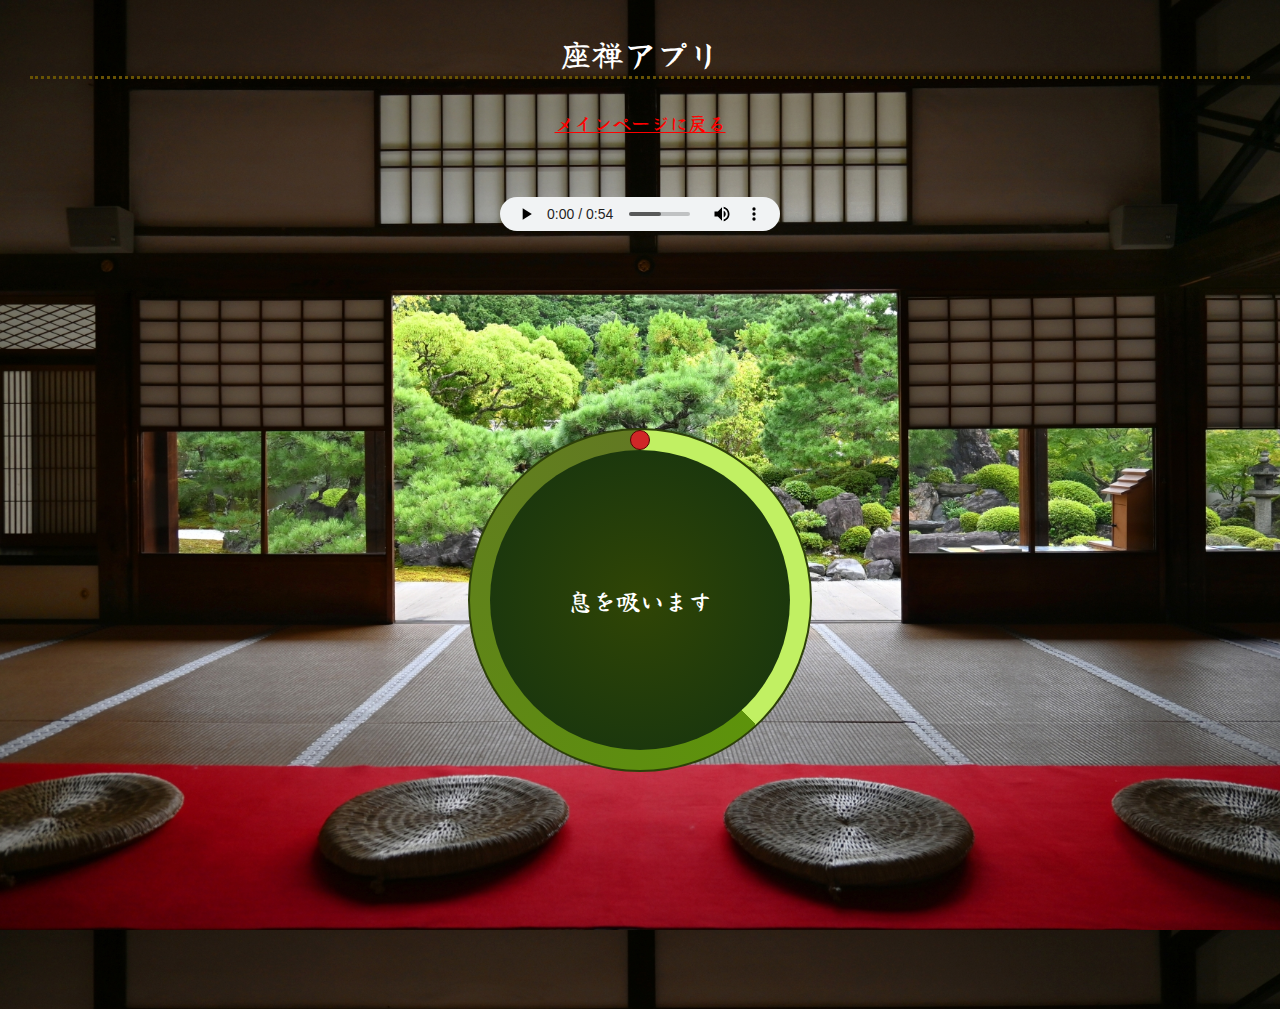
==== apppage.html @ 02d17599 "Add files via upload" ====
<!DOCTYPE html>
<html lang="en">
<head>
  <meta charset="UTF-8">
  <meta name="viewport" content="width=device-width, initial-scale=1.0">
  <title>Zazen app</title>
  <link rel="stylesheet" href="apppage.css">

</head>
<body>
  <div id="wrapper">
    <header id="header">
      <h1 class="logo">座禅アプリ</h1>
    </header>
    
    <div id="content">
      <a href="mainpage.html">メインページに戻る</a>
        
      <audio controls loop src="./image/uguisu.mp3" type="audio/mp3">水が流れる音</audio>
        
        <div class="container">
          <div class="circle"></div>
          
          <p id="text"></p>
          
          <div class="pointer-container">
            <div class="pointer"></div>
          </div>
          
          <div class="outer-circle"></div>
        </div>
        
    </div>
  </div>
  <script type="text/javascript" src="app.js"></script>
  
</body>
</html>

<!-- ひとつ前の目次 -->
<!-- 座禅の説明ページ -->
<!-- ストップボタン -->
---- apppage.css ----
@import url('https://fonts.googleapis.com/css2?family=Yuji+Syuku&display=swap');

* {
  font-family: 'Yuji Syuku', sans-serif;
  margin: 0;
  padding: 0;
  box-sizing: border-box;
  font-weight: 350;
}

body {
  height: 100vh;
  background: url("./image/background.jpg");
  background-size: cover;
  background-position: center;
}

#header {
  color:white;
  margin: 30px;
  display: flex;
  justify-content: center;
  border-bottom: 3px dotted rgb(103, 82, 4);

}

a {
  color:#F00;
  font-size: 1.2em;
  }

#content {
  height: 100vh;
  display: flex;
  flex-direction: column;
  align-items: center;
  color:white;
  position: relative;
}

.container {
  /* border: 3px solid black; */
  height: 300px;
  width: 300px;
  margin: auto;
  display: flex;
  align-items: center;
  justify-content: center;
  position: relative;
  transform: scale(1);
  z-index: 0;
}


audio {
  padding: 10px;  
  top: 50px;
  left: 0;
  position: relative;
}

#text {
  font-size: 1.5rem;
  position: absolute;
  z-index: 0;
}

.circle {
  height: 100%;
  width: 100%;
  /* background-color: hsl(115, 51%, 13%); */
  background: content-box radial-gradient(rgb(48, 69, 5), hsl(115, 51%, 13%));
  position: absolute;
  top: 0;
  left: 0;
  border-radius: 50%;
  z-index: -1;
}

.outer-circle {
  height: 344px;
  width: 344px;
  background: conic-gradient(
    #c1f063 calc(360deg * (8 / 21)),
    #5d930b calc(360deg * (8 / 21)),
    #627923 360deg
  );
  position: absolute;
  top: -22px;
  left: -22px;
  border-radius: 50%;
  z-index: -2;
  border: 2px solid  #2d4009;
}

.pointer-container {
  width: 20px;
  height: 170px;
  /* background-color: yellow; */
  position: absolute;
  top: -20px;
  left: 140px;
  transform-origin: bottom center;
  animation: rotate 21000ms linear forwards infinite;
}

.pointer {
  width: 20px;
  height: 20px;
  background-color: rgb(208, 39, 39);
  border-radius: 50%;
  border: 1px solid  rgb(81, 2, 2);
}

@keyframes rotate {
  0% {
    transform: rotate(0deg);
  }
  100% {
    transform: rotate(360deg);
  }
} 

.container.grow {
  animation: grow 8s linear forwards;
}

@keyframes grow {
  0% {
    transform: scale(1);
  }
  100% {
    transform: scale(1.2);
  }
}
.container.shrink {
  animation: shrink 13s linear forwards;
}

@keyframes shrink {
  0% {
    transform: scale(1.2);
  }
  100% {
    transform: scale(1);
  }
}
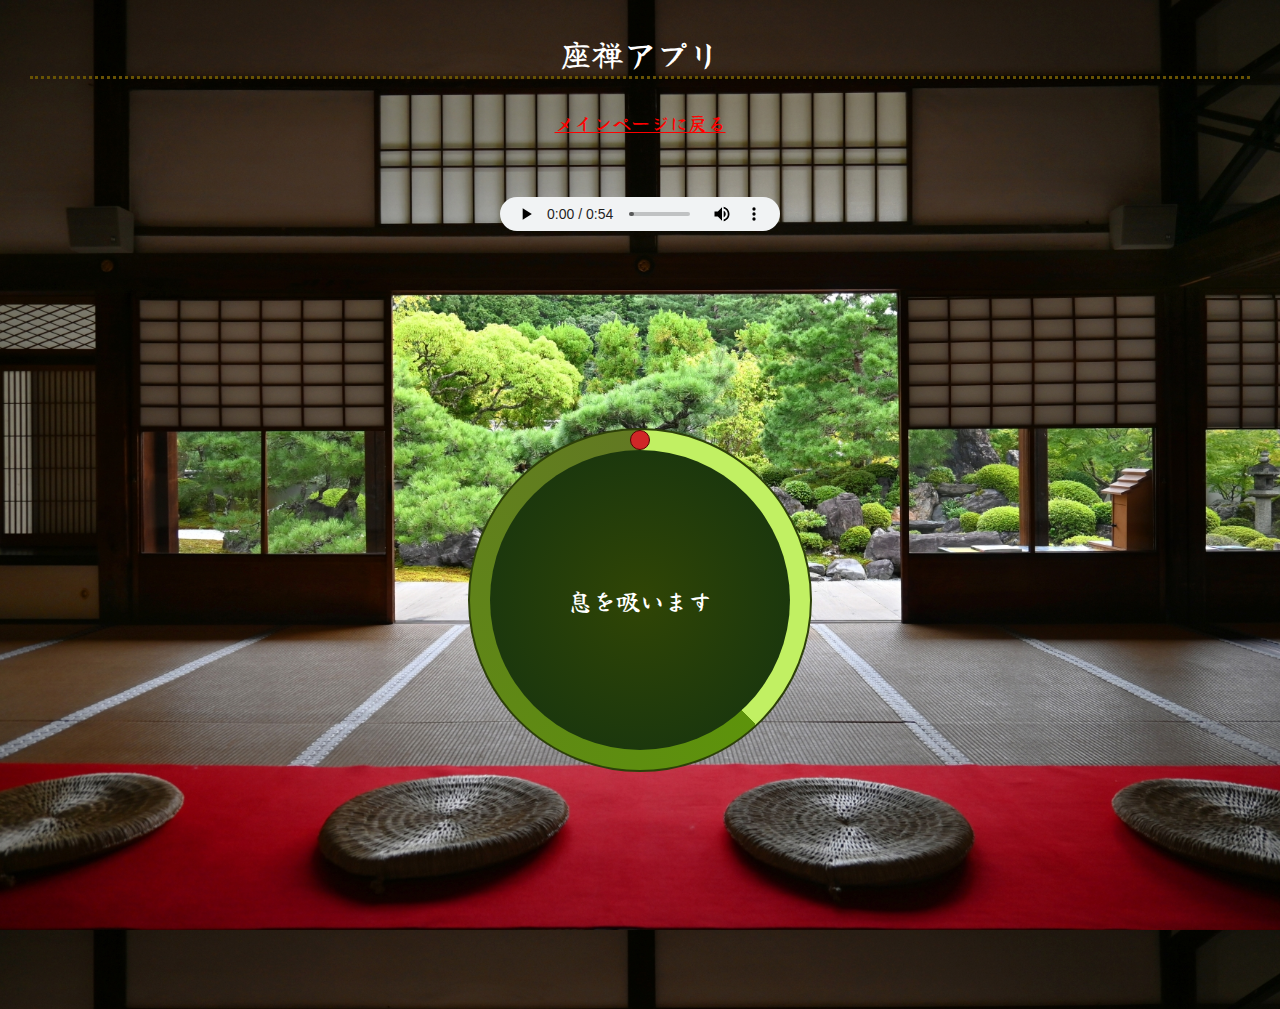
==== commit a536c2b8: "Update apppage.html" ====
--- a/apppage.html
+++ b/apppage.html
@@ -14,7 +14,7 @@
     </header>
     
     <div id="content">
-      <a href="mainpage.html">メインページに戻る</a>
+      <a href="index.html">メインページに戻る</a>
         
       <audio controls loop src="./image/uguisu.mp3" type="audio/mp3">水が流れる音</audio>
         
@@ -39,4 +39,4 @@
 
 <!-- ひとつ前の目次 -->
 <!-- 座禅の説明ページ -->
-<!-- ストップボタン -->+<!-- ストップボタン -->
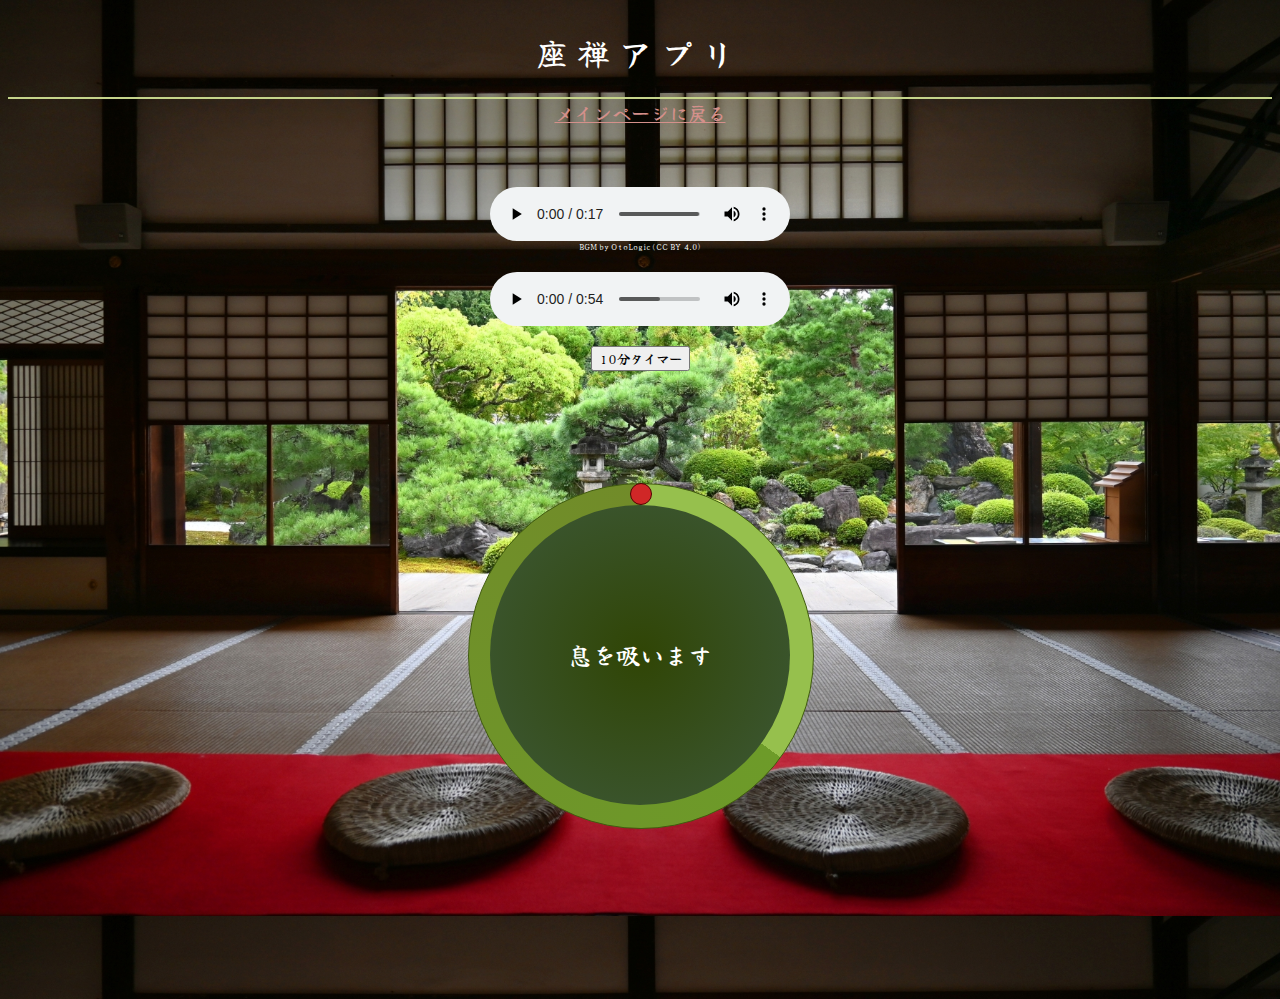
==== commit cedb4d6f: "Add files via upload" ====
--- a/apppage.html
+++ b/apppage.html
@@ -3,7 +3,7 @@
 <head>
   <meta charset="UTF-8">
   <meta name="viewport" content="width=device-width, initial-scale=1.0">
-  <title>Zazen app</title>
+  <title>座禅アプリ</title>
   <link rel="stylesheet" href="apppage.css">
 
 </head>
@@ -13,22 +13,25 @@
       <h1 class="logo">座禅アプリ</h1>
     </header>
     
-    <div id="content">
+    <div id="content-body">
       <a href="index.html">メインページに戻る</a>
+      <audio controls autoplay src="./image/Bonsho04-1(Low).mp3"></audio>
+      <figcaption>BGM by OtoLogic(CC BY 4.0)</figcaption>
+      <audio controls loop src="./image/uguisu.mp3" type="audio/mp3">水が流れる音</audio>
+ 
+      <button id="button">10分タイマー</button>
+
+      
+      <div class="container">
+        <div class="circle"></div>
+        <p id="text"></p>
         
-      <audio controls loop src="./image/uguisu.mp3" type="audio/mp3">水が流れる音</audio>
+        <div class="pointer-container">
+          <div class="pointer"></div>
+        </div>
         
-        <div class="container">
-          <div class="circle"></div>
-          
-          <p id="text"></p>
-          
-          <div class="pointer-container">
-            <div class="pointer"></div>
-          </div>
-          
-          <div class="outer-circle"></div>
-        </div>
+        <div class="outer-circle"></div>
+      </div>
         
     </div>
   </div>
@@ -37,6 +40,3 @@
 </body>
 </html>
 
-<!-- ひとつ前の目次 -->
-<!-- 座禅の説明ページ -->
-<!-- ストップボタン -->
--- a/apppage.css
+++ b/apppage.css
@@ -1,35 +1,28 @@
 @import url('https://fonts.googleapis.com/css2?family=Yuji+Syuku&display=swap');
 
-* {
-  font-family: 'Yuji Syuku', sans-serif;
-  margin: 0;
-  padding: 0;
-  box-sizing: border-box;
-  font-weight: 350;
-}
 
 body {
+  font-family: 'Yuji Syuku', sans-serif;
   height: 100vh;
   background: url("./image/background.jpg");
   background-size: cover;
   background-position: center;
 }
+h1 {
+  letter-spacing: 0.3em;
+  font-weight: 400;
+}
 
 #header {
   color:white;
-  margin: 30px;
+  letter-spacing: 0.3em;
+  border-bottom: 2px solid #c5d48b;
   display: flex;
   justify-content: center;
-  border-bottom: 3px dotted rgb(103, 82, 4);
 
 }
 
-a {
-  color:#F00;
-  font-size: 1.2em;
-  }
-
-#content {
+#content-body {
   height: 100vh;
   display: flex;
   flex-direction: column;
@@ -38,6 +31,32 @@
   position: relative;
 }
 
+a {
+  color:#d4908b;
+  font-size: 1.2em;
+}
+audio {
+  padding: 10px;  
+  top: 50px;
+  left: 0;
+  position: relative;
+}
+figcaption {
+  top: 40px;
+  left: 0;
+  position: relative;
+  font-size: 0.5em;
+}
+#button {
+  top: 60px;
+  left: 0;
+  position: relative;
+  font-family: 'Yuji Syuku', sans-serif;
+}
+
+
+/* 以下円を作成 */
+/* relativeに設定した円 */
 .container {
   /* border: 3px solid black; */
   height: 300px;
@@ -50,60 +69,54 @@
   transform: scale(1);
   z-index: 0;
 }
-
-
-audio {
-  padding: 10px;  
-  top: 50px;
-  left: 0;
-  position: relative;
-}
-
+/* 中心テキスト */
 #text {
   font-size: 1.5rem;
   position: absolute;
   z-index: 0;
 }
-
+/* 内側の円 */
 .circle {
   height: 100%;
   width: 100%;
   /* background-color: hsl(115, 51%, 13%); */
-  background: content-box radial-gradient(rgb(48, 69, 5), hsl(115, 51%, 13%));
+  background: content-box radial-gradient(rgb(48, 69, 5), hsl(114, 21%, 29%));
   position: absolute;
   top: 0;
   left: 0;
   border-radius: 50%;
   z-index: -1;
 }
-
+/* 外周の円 */
 .outer-circle {
   height: 344px;
   width: 344px;
   background: conic-gradient(
-    #c1f063 calc(360deg * (8 / 21)),
-    #5d930b calc(360deg * (8 / 21)),
-    #627923 360deg
+    #96c04d calc(360deg * (7 / 20)),
+    #6d9b29 calc(360deg * (7 / 20)),
+    #718b29 360deg
   );
   position: absolute;
   top: -22px;
   left: -22px;
   border-radius: 50%;
   z-index: -2;
-  border: 2px solid  #2d4009;
+  border: 1px solid  #415c0f;
 }
 
+/* 以下回転する円 */
+/* 円を中心に回転する円柱 */
 .pointer-container {
   width: 20px;
-  height: 170px;
+  height: 172px;
   /* background-color: yellow; */
   position: absolute;
-  top: -20px;
+  top: -22px;
   left: 140px;
   transform-origin: bottom center;
-  animation: rotate 21000ms linear forwards infinite;
+  animation: rotate 20000ms linear forwards infinite;
 }
-
+/* 外周円を回る円 */
 .pointer {
   width: 20px;
   height: 20px;
@@ -111,37 +124,40 @@
   border-radius: 50%;
   border: 1px solid  rgb(81, 2, 2);
 }
-
+/* 回転するアニメーション */
 @keyframes rotate {
   0% {
     transform: rotate(0deg);
   }
   100% {
     transform: rotate(360deg);
+    
   }
 } 
 
+
+/* 円を大きくする、縮ませるアニメーション */
+/* 大きくする */
 .container.grow {
-  animation: grow 8s linear forwards;
+  animation: grow 7s linear forwards;
 }
-
 @keyframes grow {
   0% {
-    transform: scale(1);
+    transform: scale(0.8);
   }
   100% {
     transform: scale(1.2);
   }
 }
+/* 小さくするアニメーション */
 .container.shrink {
   animation: shrink 13s linear forwards;
 }
-
 @keyframes shrink {
   0% {
     transform: scale(1.2);
   }
   100% {
-    transform: scale(1);
+    transform: scale(0.8);
   }
 }